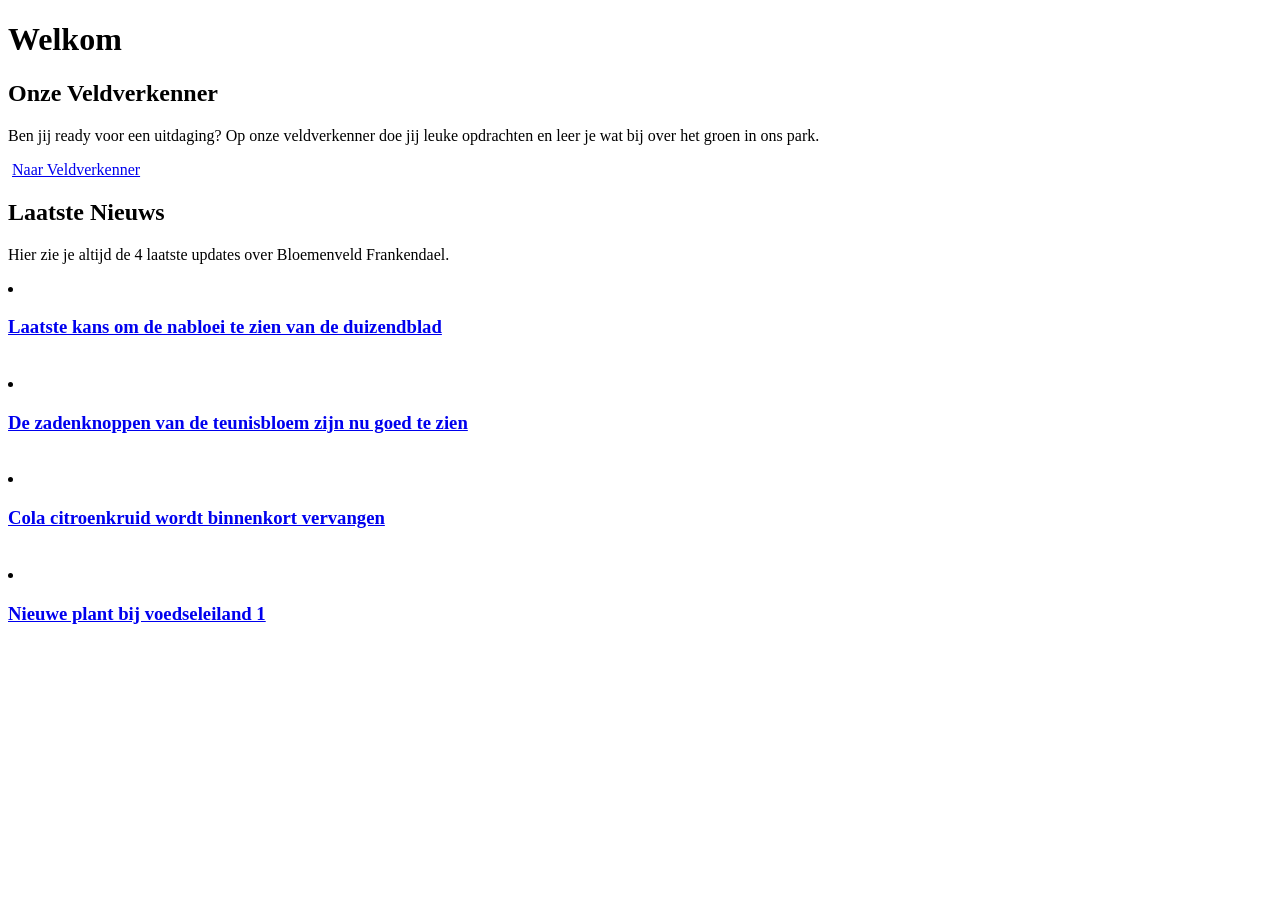
==== index.html @ ec19aac7 "#15 Ik heb 2 sections gemaakt veldverkenner en nieuws, ik heb de Html code geprobeerd mooi te maken " ====
<!DOCTYPE html>
<html lang="nl">
<head>
    <meta charset="UTF-8">
    <meta name="viewport" content="width=device-width, initial-scale=1.0">
    <title>Bloemenveld Frankendael</title>
</head>
   <body>

       <h1>Welkom</h1>

       <section class="Veldverkenner">
          <h2>Onze Veldverkenner</h2>
              <p>Ben jij ready voor een uitdaging? Op onze veldverkenner doe jij leuke opdrachten en leer je wat bij over het groen in ons park.</p>
                  <img src="" alt="">    
                     <a href="index.html">Naar Veldverkenner</a>
       </section>

       <section class="Nieuws">
           <h2>Laatste Nieuws</h2>
              <p>Hier zie je altijd de 4 laatste updates over Bloemenveld Frankendael.</p>
       </section>
       
       <section>
           <li>
               <a href="index.html">
                   <h3>Laatste kans om de nabloei te zien van de duizendblad</h3>
                      <img src="" alt="">
               </a>
           </li>
           <li>
               <a href="index.html">
                   <h3>De zadenknoppen van de teunisbloem zijn nu goed te zien</h3>
                      <img src="" alt="">
               </a>
           </li>
           <li>
               <a href="index.html">
                   <h3>Cola citroenkruid wordt binnenkort vervangen</h3>
                      <img src="" alt="">
               </a>
           </li>
           <li>
               <a href="index.html">
                   <h3>Nieuwe plant bij voedseleiland 1</h3>
                      <img src="" alt="">
               </a>
           </li>
       </section>
   </body>
</html>
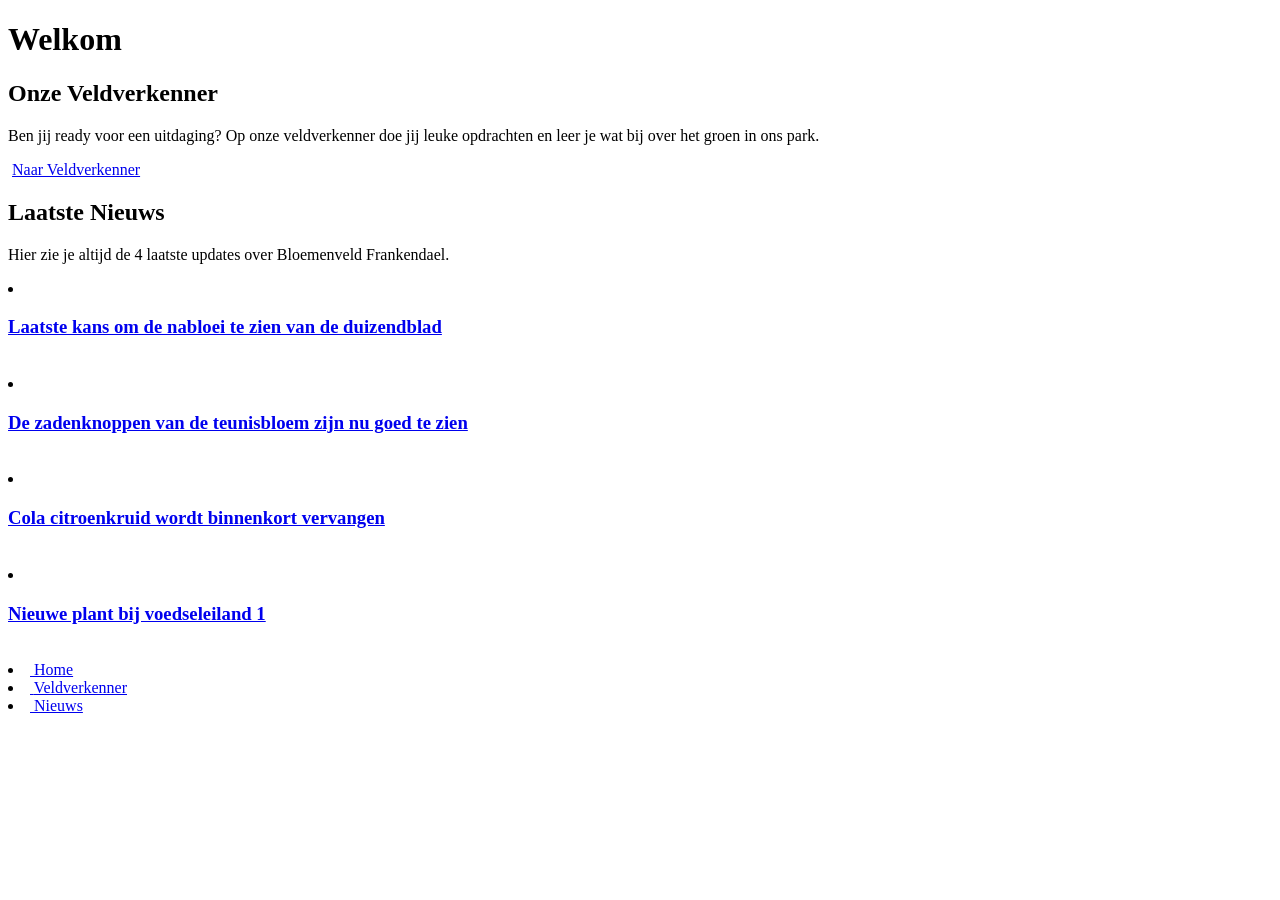
==== commit 5e19b9c2: "#16 Ik heb de footer gemaakt in HTML. Ik moet nog de svg's erin doen" ====
--- a/index.html
+++ b/index.html
@@ -21,7 +21,7 @@
               <p>Hier zie je altijd de 4 laatste updates over Bloemenveld Frankendael.</p>
        </section>
        
-       <section>
+       <section class="Nieuws-carrousel">
            <li>
                <a href="index.html">
                    <h3>Laatste kans om de nabloei te zien van de duizendblad</h3>
@@ -47,6 +47,28 @@
                </a>
            </li>
        </section>
+
+       <footer>
+           <li>
+               <a href="index.html">
+                   <img src="" alt="">
+                   <span>Home</span>
+               </a>
+           </li>
+           <li>
+               <a href="index.html">
+                   <img src="" alt="">
+                   <span>Veldverkenner</span>
+               </a>
+           </li>
+           <li>
+               <a href="index.html">
+                   <img src="" alt="">
+                   <span>Nieuws</span>
+               </a>
+           </li>
+       </footer>
+       
    </body>
 </html>
 
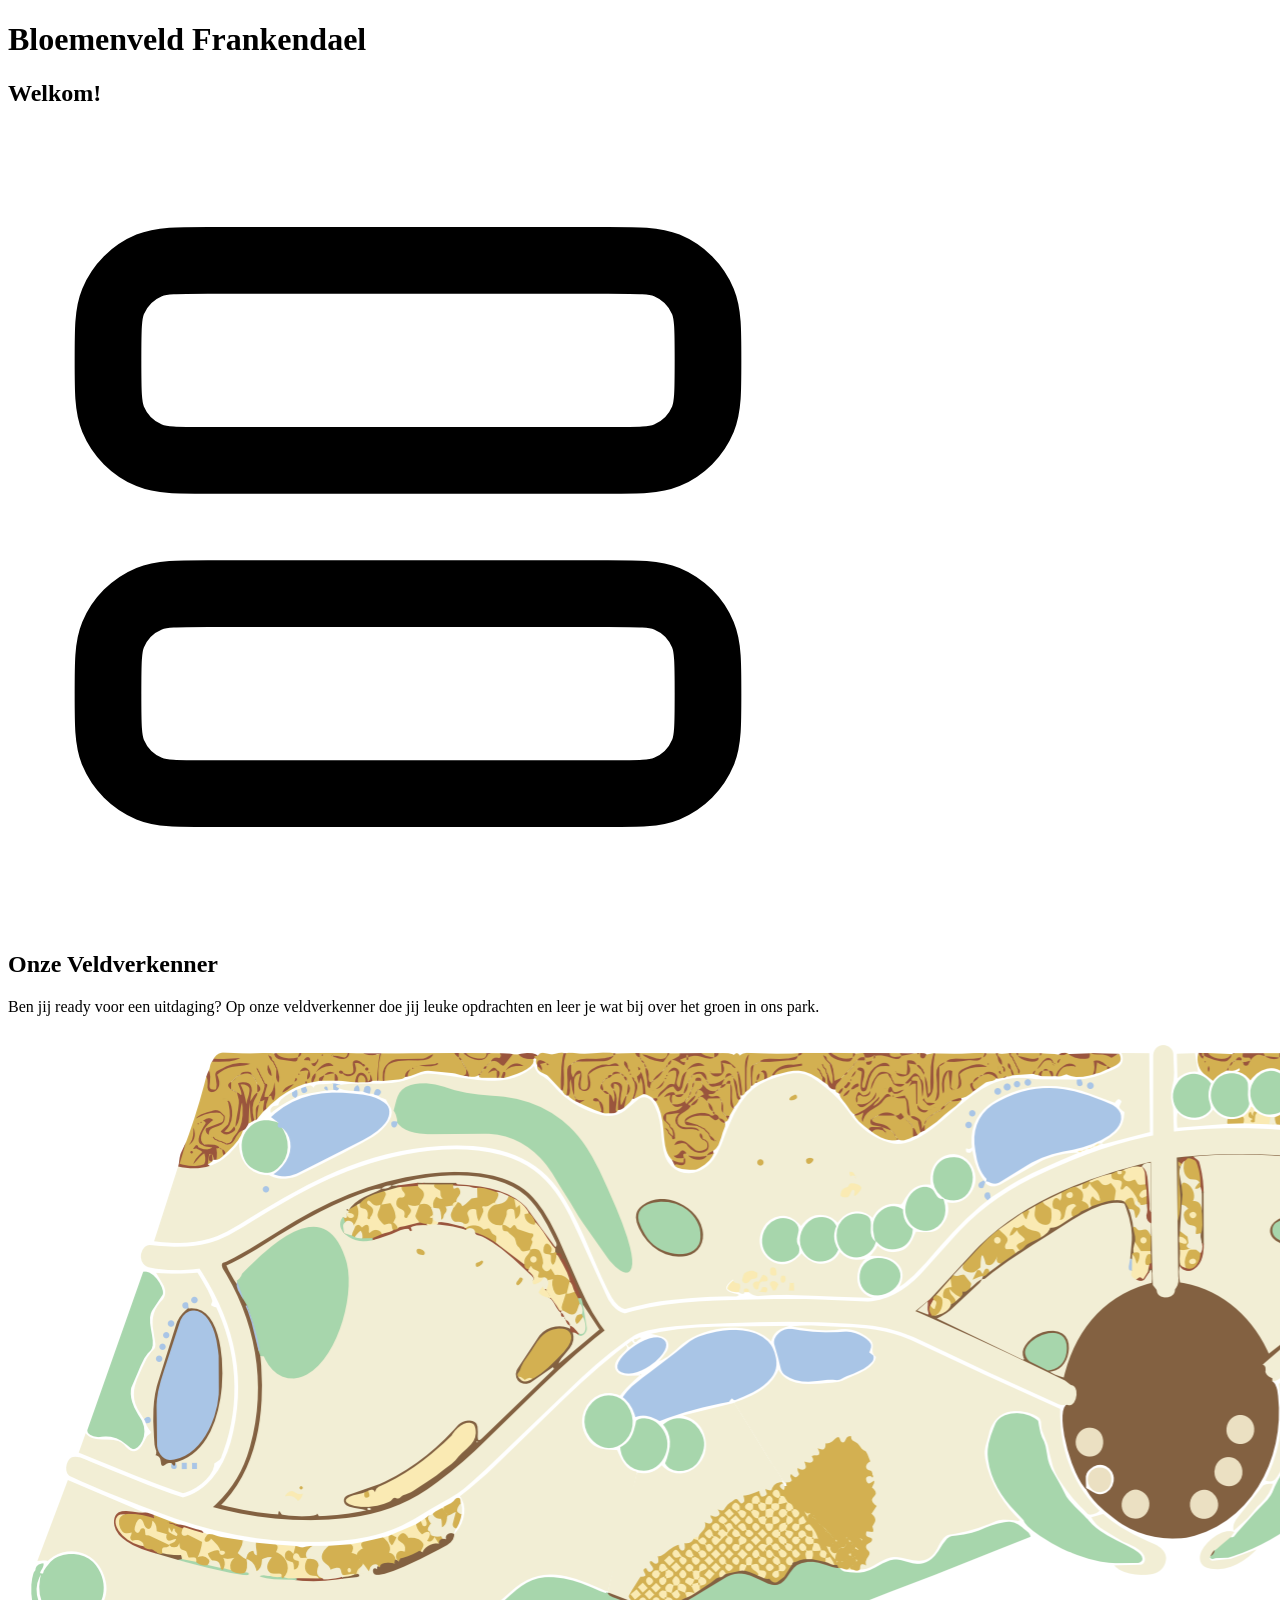
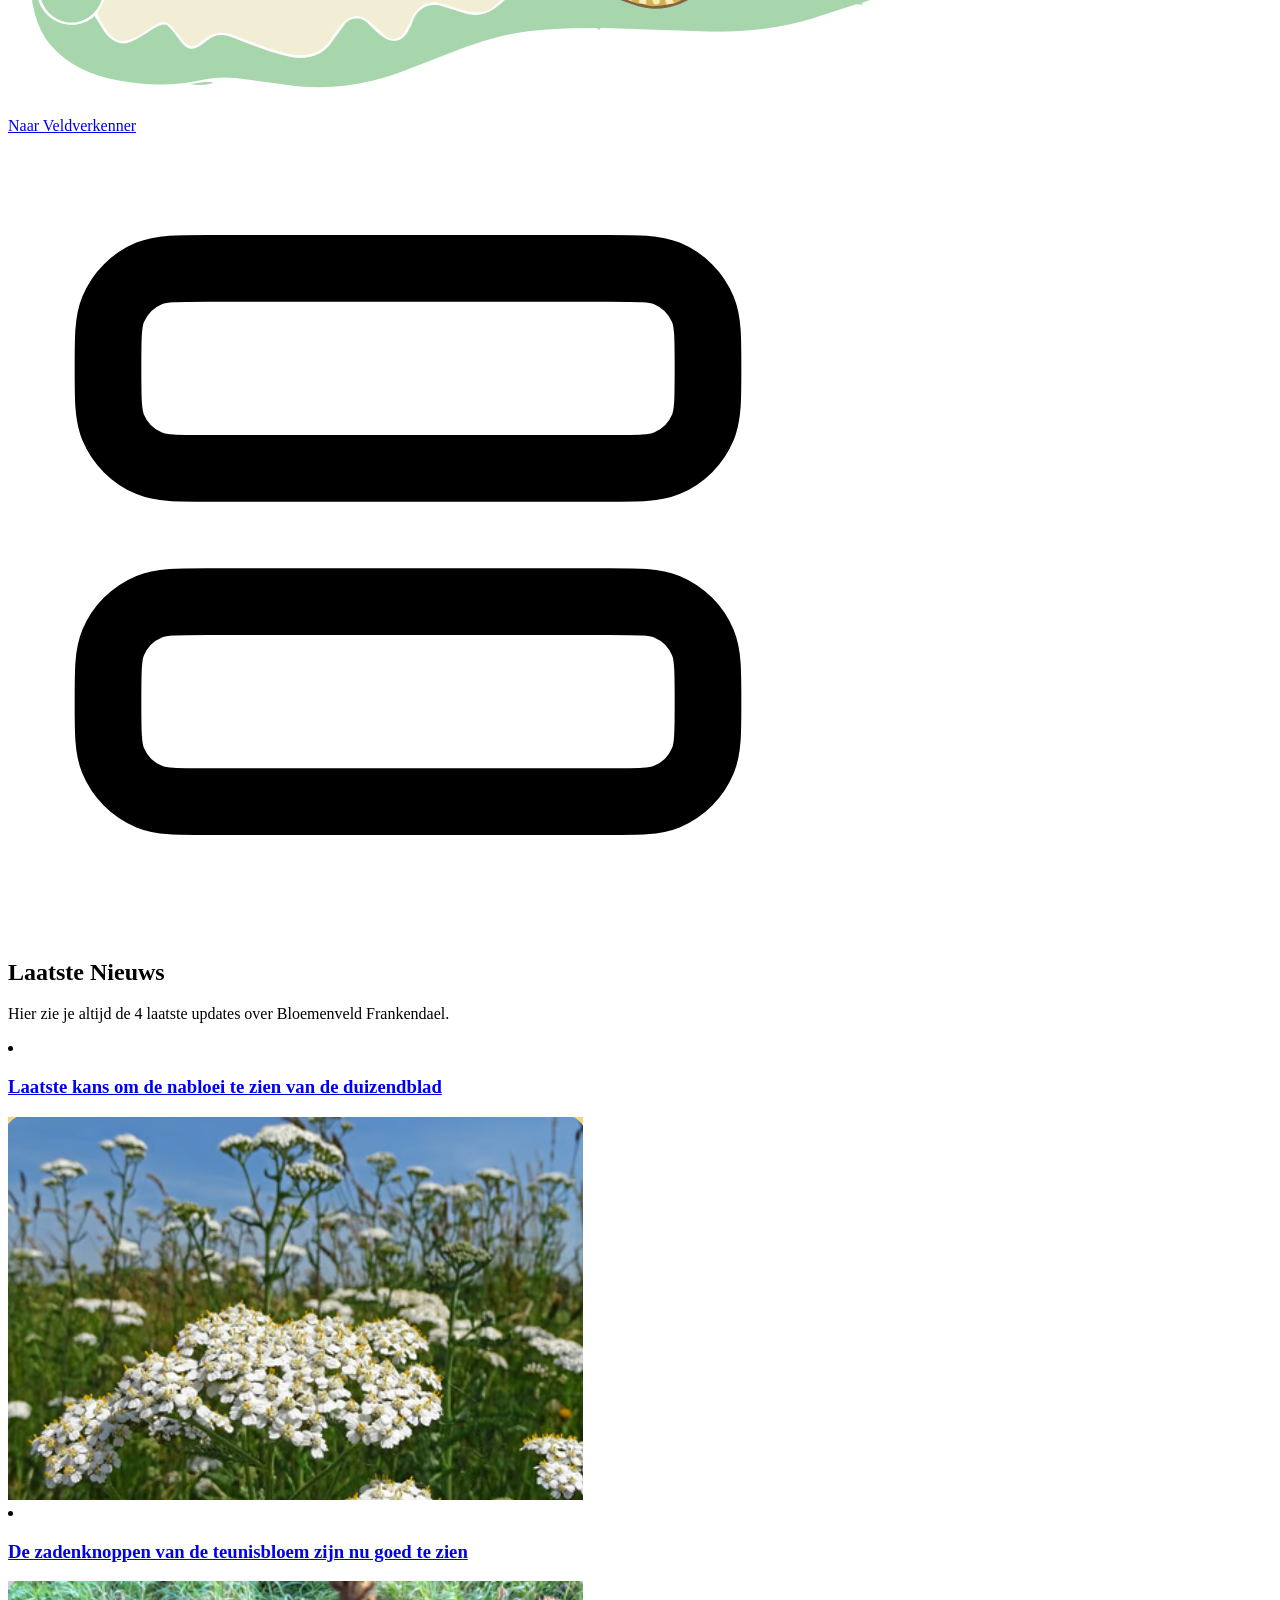
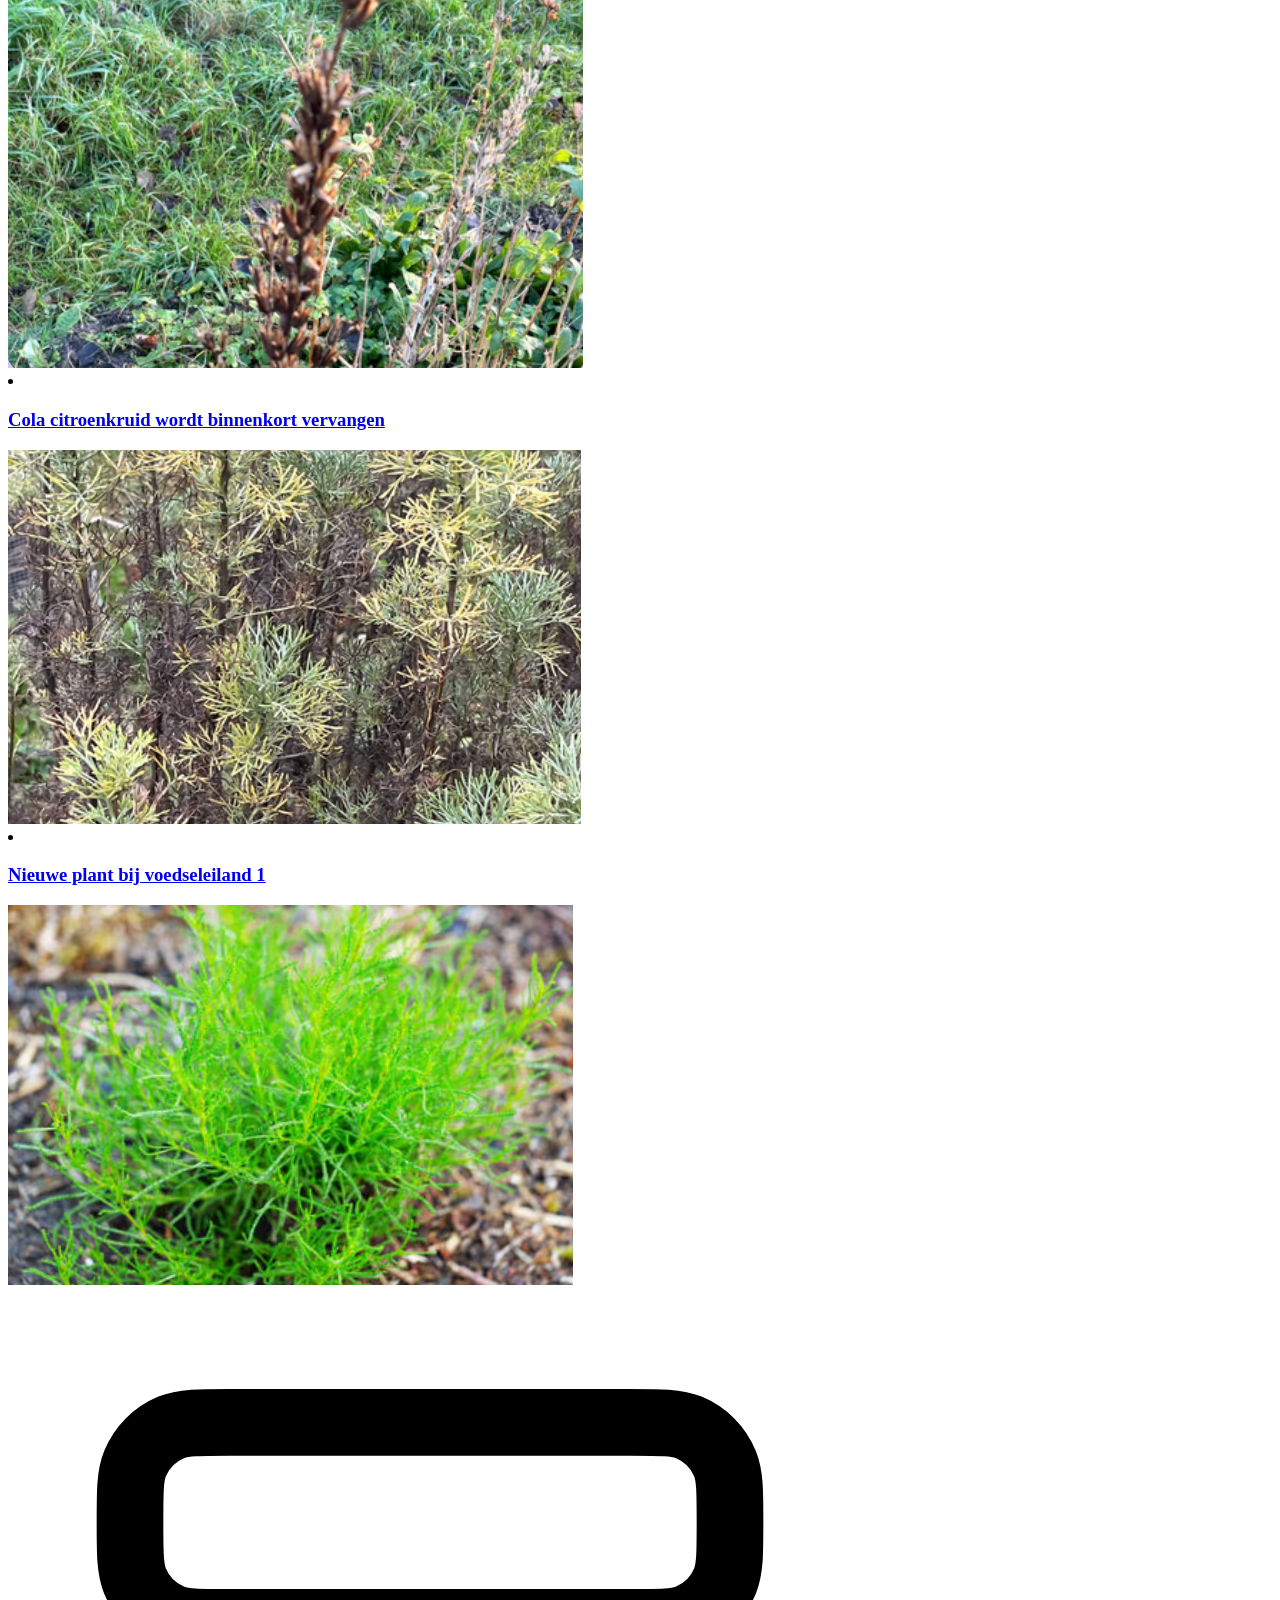
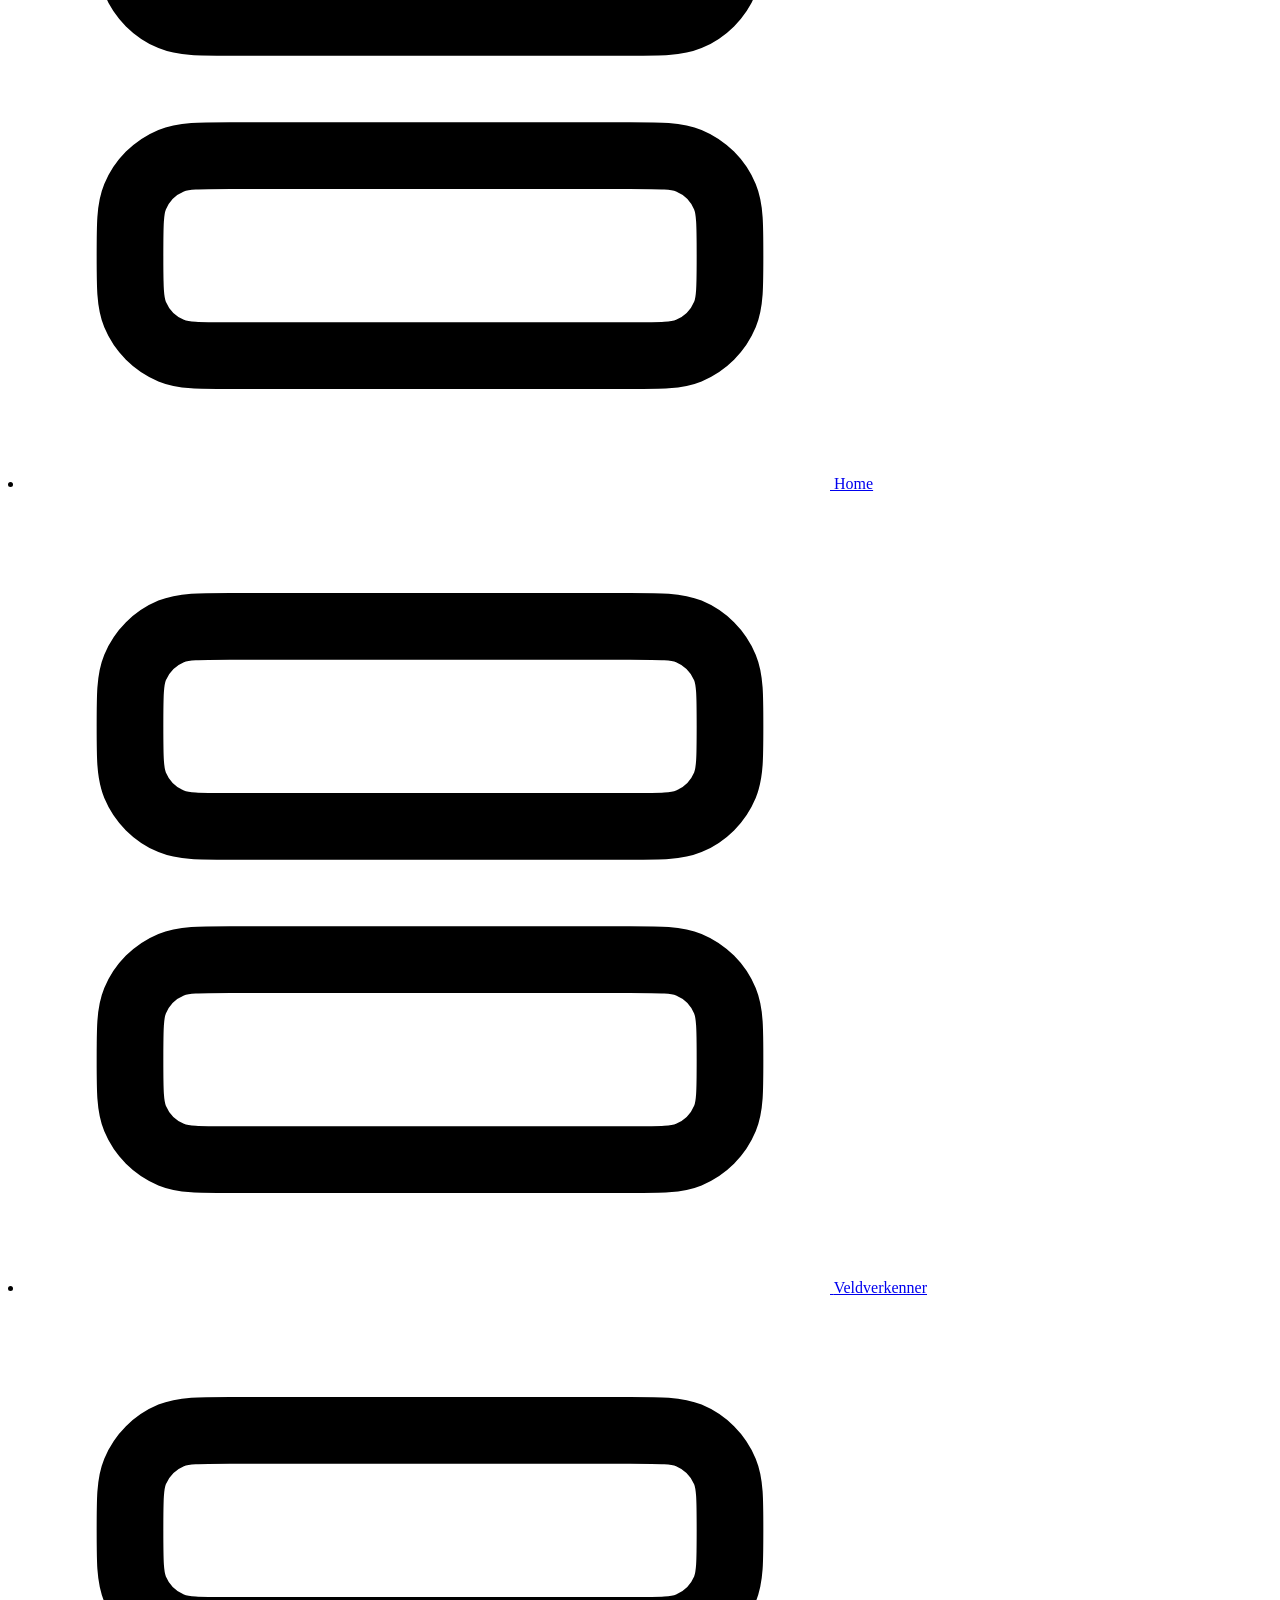
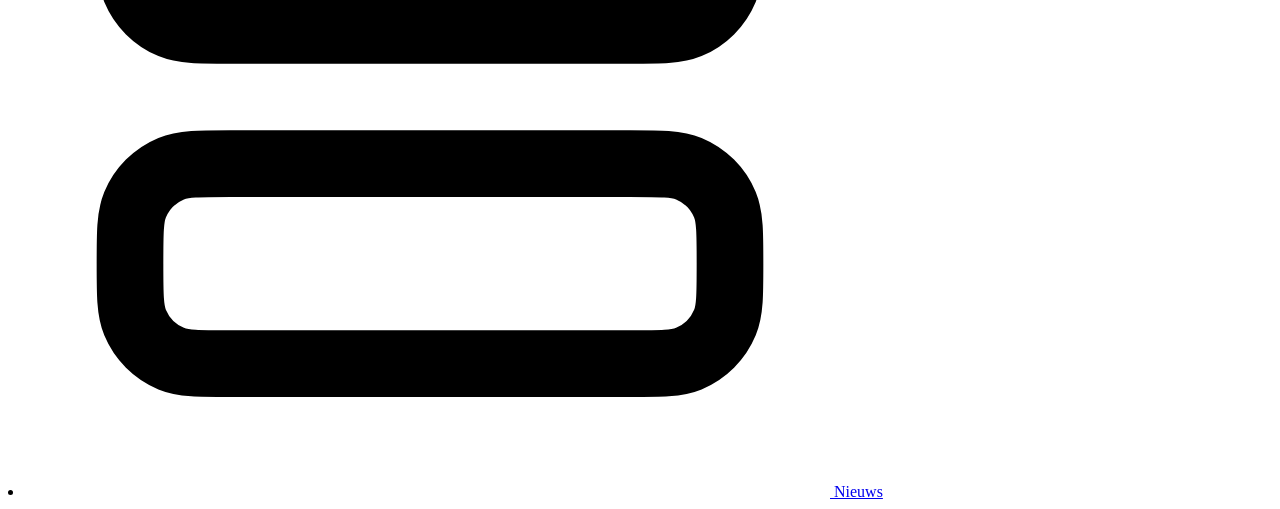
==== commit d3c516cf: "#17 - Ik heb de h1 en h2 veranderd - de code posities netjes gemaakt - in asssets staan nu nieuwe - " ====
--- a/index.html
+++ b/index.html
@@ -7,43 +7,47 @@
 </head>
    <body>
 
-       <h1>Welkom</h1>
+       <h1>Bloemenveld Frankendael</h1>
+
+          <h2>Welkom!</h2>
 
        <section class="Veldverkenner">
-          <h2>Onze Veldverkenner</h2>
-              <p>Ben jij ready voor een uitdaging? Op onze veldverkenner doe jij leuke opdrachten en leer je wat bij over het groen in ons park.</p>
-                  <img src="" alt="">    
-                     <a href="index.html">Naar Veldverkenner</a>
+           <img src="assets/tabel.svg" alt="bloem">
+           <h2>Onze Veldverkenner</h2>
+           <p>Ben jij ready voor een uitdaging? Op onze veldverkenner doe jij leuke opdrachten en leer je wat bij over het groen in ons park.</p>
+           <img src="assets/plattegrond.png" alt="map">    
+           <a href="index.html">Naar Veldverkenner</a>
        </section>
 
        <section class="Nieuws">
+           <img src="assets/tabel.svg" alt="nieuws">
            <h2>Laatste Nieuws</h2>
-              <p>Hier zie je altijd de 4 laatste updates over Bloemenveld Frankendael.</p>
+           <p>Hier zie je altijd de 4 laatste updates over Bloemenveld Frankendael.</p>
        </section>
        
        <section class="Nieuws-carrousel">
            <li>
                <a href="index.html">
                    <h3>Laatste kans om de nabloei te zien van de duizendblad</h3>
-                      <img src="" alt="">
+                   <img src="assets/plant 1.png" alt="plant 1">
                </a>
            </li>
            <li>
                <a href="index.html">
                    <h3>De zadenknoppen van de teunisbloem zijn nu goed te zien</h3>
-                      <img src="" alt="">
+                   <img src="assets/plant 2.png" alt="plant 2">
                </a>
            </li>
            <li>
                <a href="index.html">
                    <h3>Cola citroenkruid wordt binnenkort vervangen</h3>
-                      <img src="" alt="">
+                   <img src="assets/plant 3.png" alt="plant 3">
                </a>
            </li>
            <li>
                <a href="index.html">
                    <h3>Nieuwe plant bij voedseleiland 1</h3>
-                      <img src="" alt="">
+                   <img src="assets/plant 4.png" alt="plant 4">
                </a>
            </li>
        </section>
@@ -51,24 +55,24 @@
        <footer>
            <li>
                <a href="index.html">
-                   <img src="" alt="">
+                   <img src="assets/tabel.svg" alt="home">
                    <span>Home</span>
                </a>
            </li>
            <li>
                <a href="index.html">
-                   <img src="" alt="">
+                   <img src="assets/tabel.svg" alt="veld">
                    <span>Veldverkenner</span>
                </a>
            </li>
            <li>
                <a href="index.html">
-                   <img src="" alt="">
+                   <img src="assets/tabel.svg" alt="nieuws">
                    <span>Nieuws</span>
                </a>
            </li>
        </footer>
-       
+
    </body>
 </html>
 
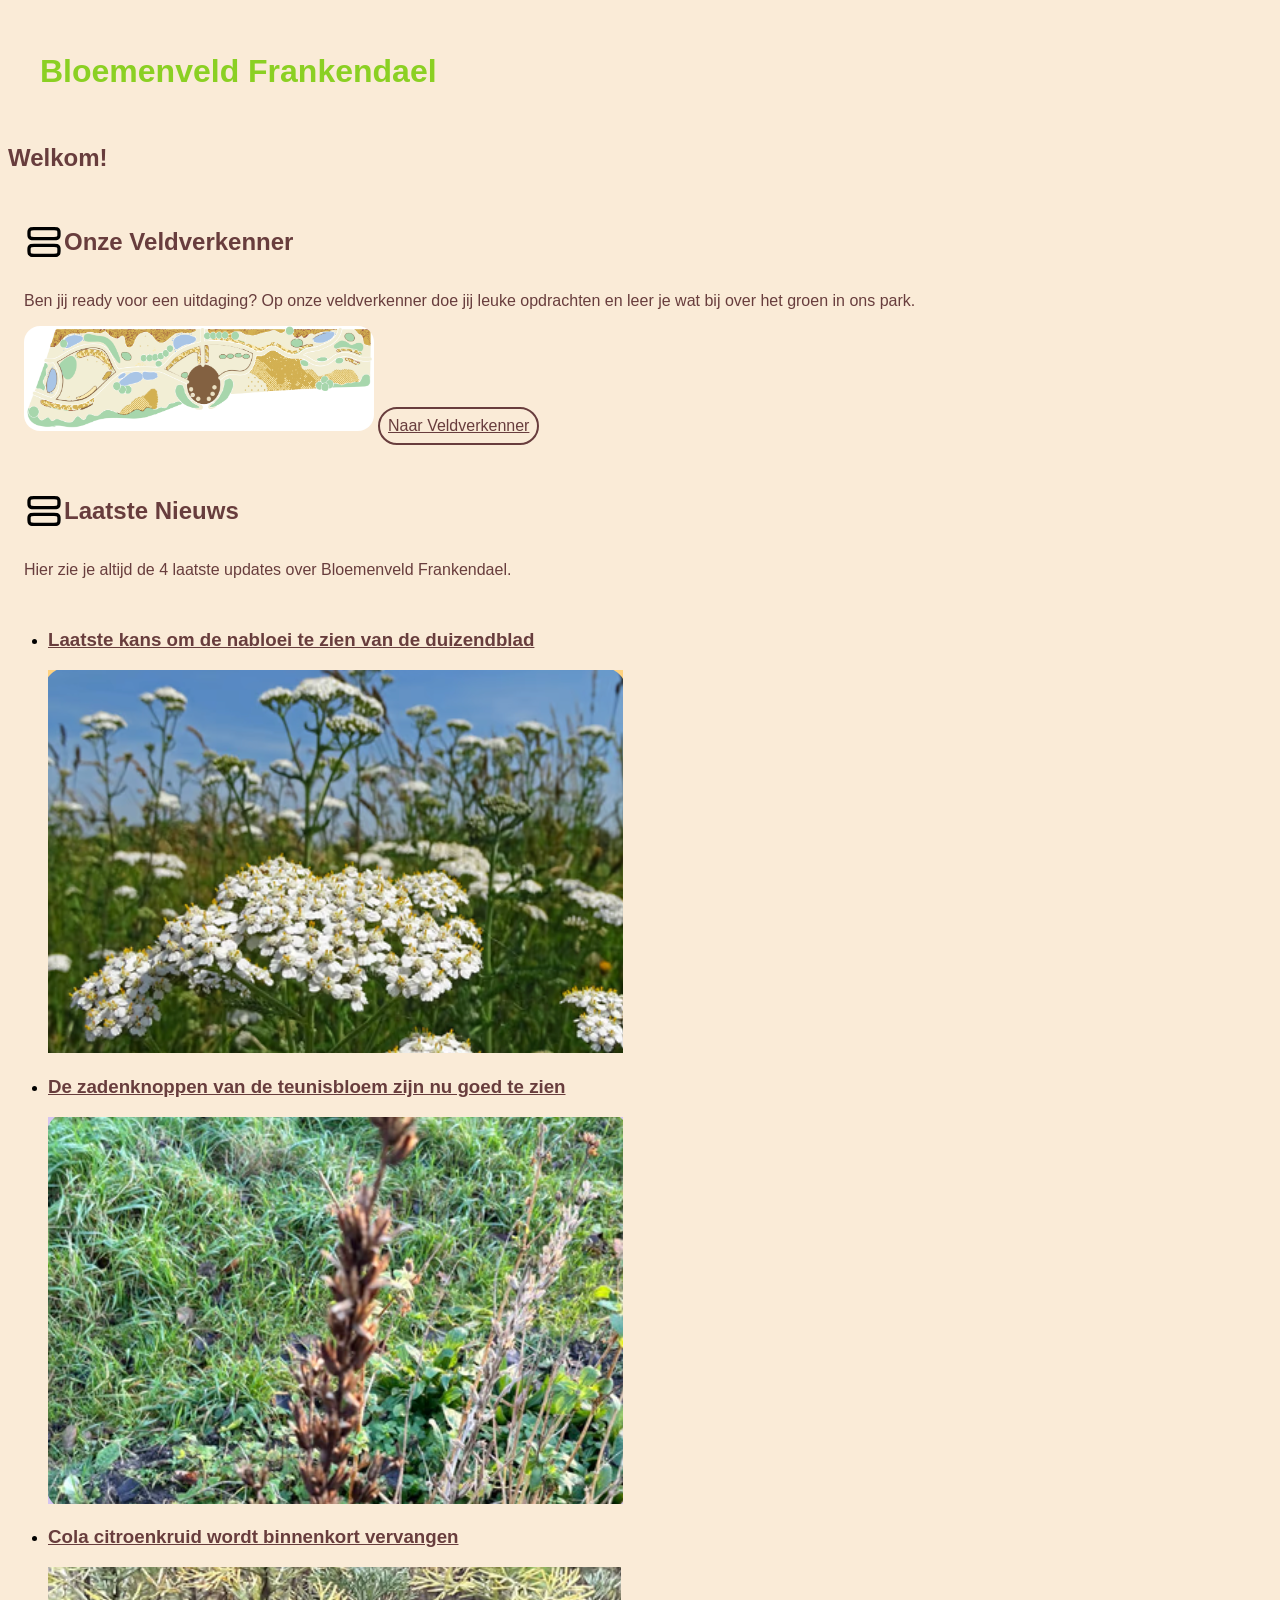
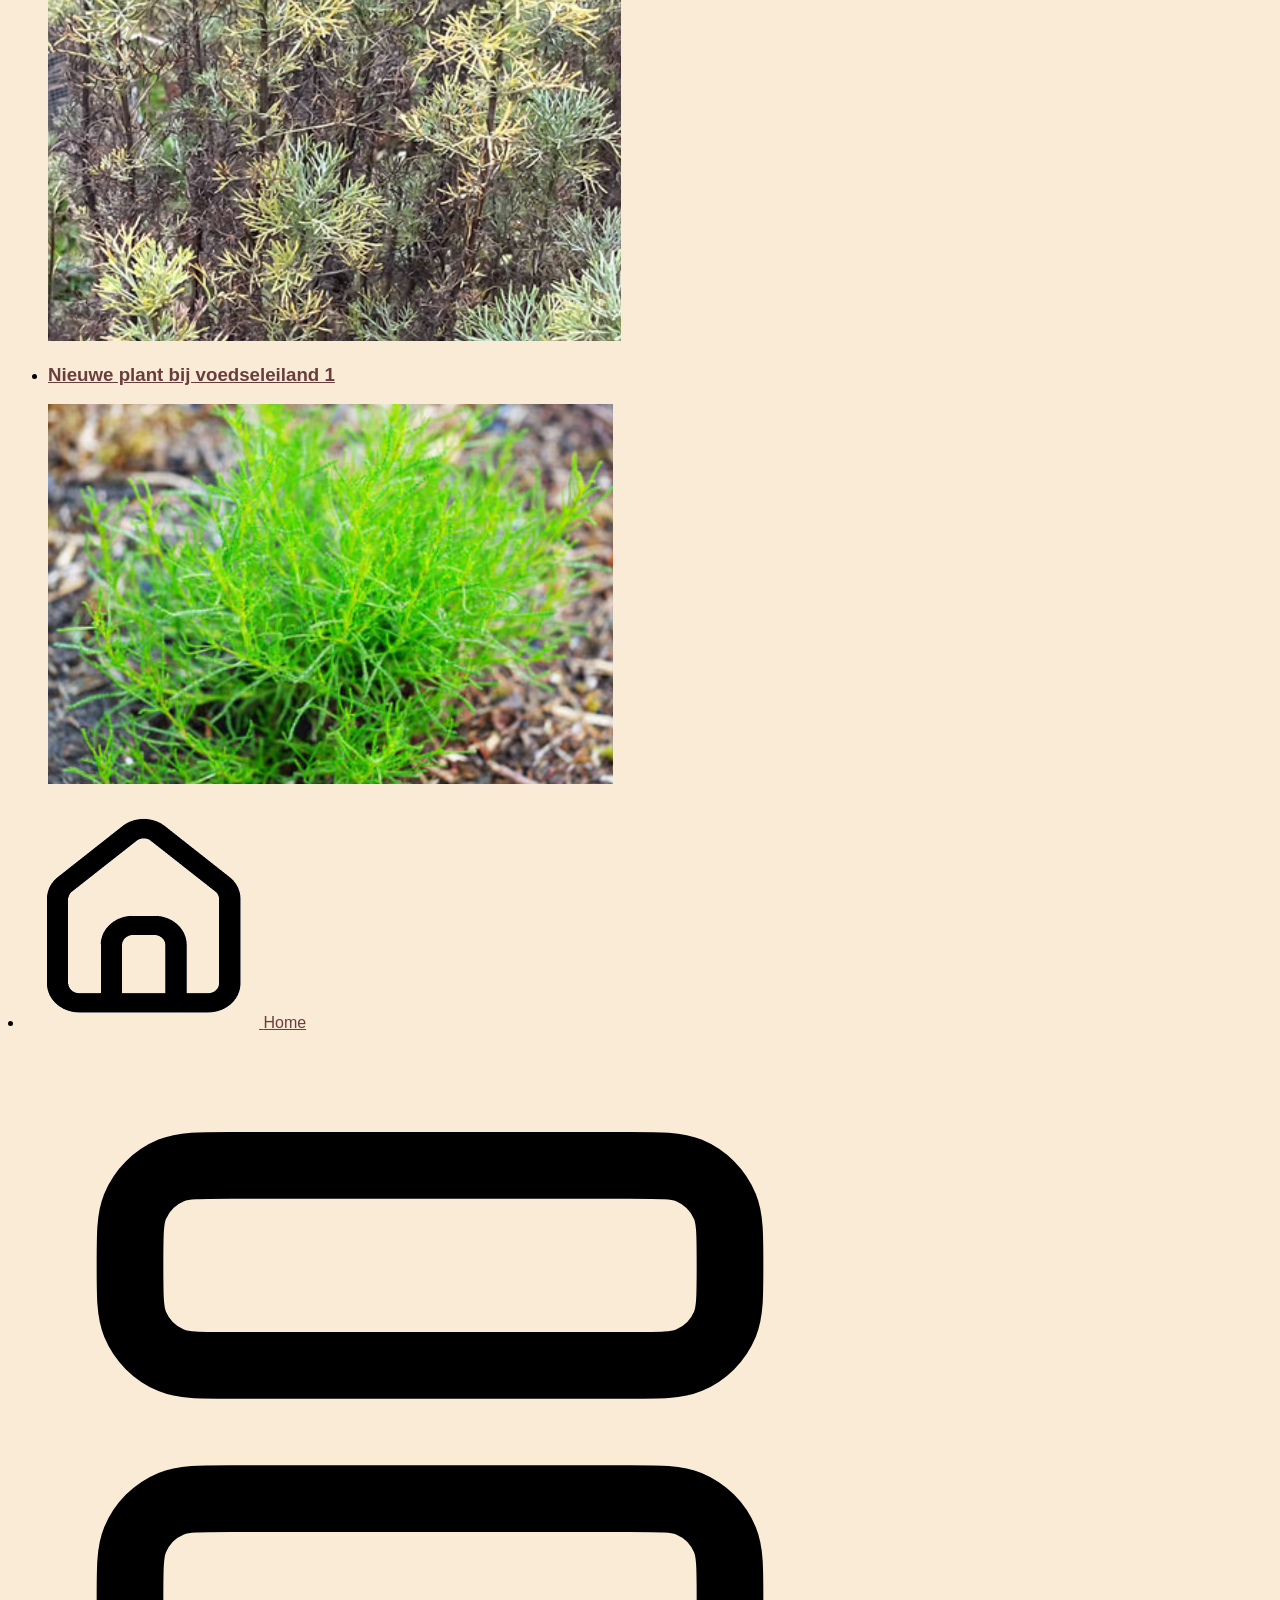
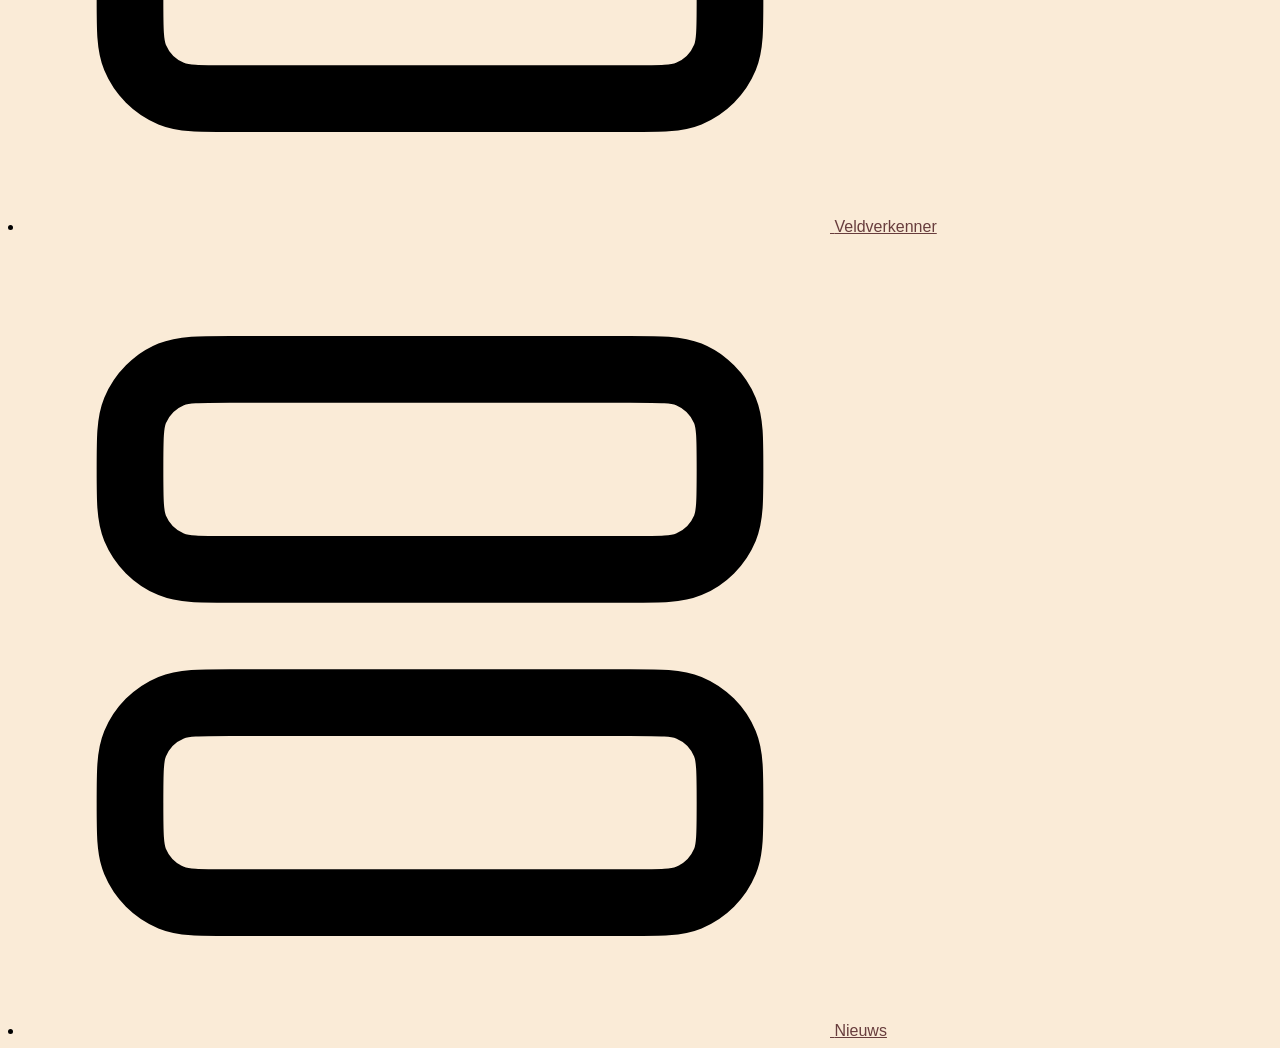
==== commit 62064657: "#18 - Html en <ul> gegeven bij nieuws - css bij veldeverkenner stuk gemaakt - css bij nieuws een bee" ====
--- a/index.html
+++ b/index.html
@@ -4,6 +4,7 @@
     <meta charset="UTF-8">
     <meta name="viewport" content="width=device-width, initial-scale=1.0">
     <title>Bloemenveld Frankendael</title>
+    <link rel="stylesheet" href="style.css">
 </head>
    <body>
 
@@ -12,50 +13,58 @@
           <h2>Welkom!</h2>
 
        <section class="Veldverkenner">
-           <img src="assets/tabel.svg" alt="bloem">
-           <h2>Onze Veldverkenner</h2>
+           <div class="logo-section">
+               <img class="logo" src="assets/tabel.svg" alt="bloem">
+               <h2>Onze Veldverkenner</h2>
+           </div>
            <p>Ben jij ready voor een uitdaging? Op onze veldverkenner doe jij leuke opdrachten en leer je wat bij over het groen in ons park.</p>
-           <img src="assets/plattegrond.png" alt="map">    
-           <a href="index.html">Naar Veldverkenner</a>
+           <img class="plattegrond" src="assets/plattegrond.png" alt="map">    
+           <div class="naar-veld">
+               <a href="index.html">Naar Veldverkenner</a>
+           </div>
        </section>
 
        <section class="Nieuws">
-           <img src="assets/tabel.svg" alt="nieuws">
-           <h2>Laatste Nieuws</h2>
+           <div class="logo-section">
+               <img class="logo" src="assets/tabel.svg" alt="nieuws">
+               <h2>Laatste Nieuws</h2>
+           </div>
            <p>Hier zie je altijd de 4 laatste updates over Bloemenveld Frankendael.</p>
        </section>
        
        <section class="Nieuws-carrousel">
-           <li>
-               <a href="index.html">
-                   <h3>Laatste kans om de nabloei te zien van de duizendblad</h3>
-                   <img src="assets/plant 1.png" alt="plant 1">
-               </a>
-           </li>
-           <li>
-               <a href="index.html">
-                   <h3>De zadenknoppen van de teunisbloem zijn nu goed te zien</h3>
-                   <img src="assets/plant 2.png" alt="plant 2">
-               </a>
-           </li>
-           <li>
-               <a href="index.html">
-                   <h3>Cola citroenkruid wordt binnenkort vervangen</h3>
-                   <img src="assets/plant 3.png" alt="plant 3">
-               </a>
-           </li>
-           <li>
-               <a href="index.html">
-                   <h3>Nieuwe plant bij voedseleiland 1</h3>
-                   <img src="assets/plant 4.png" alt="plant 4">
-               </a>
-           </li>
+           <ul>
+               <li>
+                   <a href="index.html">
+                       <h3>Laatste kans om de nabloei te zien van de duizendblad</h3>
+                       <img src="assets/plant 1.png" alt="plant 1">
+                   </a>
+               </li>
+               <li>
+                   <a href="index.html">
+                       <h3>De zadenknoppen van de teunisbloem zijn nu goed te zien</h3>
+                       <img src="assets/plant 2.png" alt="plant 2">
+                   </a>
+                </li>
+               <li>
+                   <a href="index.html">
+                       <h3>Cola citroenkruid wordt binnenkort vervangen</h3>
+                       <img src="assets/plant 3.png" alt="plant 3">
+                   </a>
+                </li>
+               <li>
+                   <a href="index.html">
+                       <h3>Nieuwe plant bij voedseleiland 1</h3>
+                       <img src="assets/plant 4.png" alt="plant 4">
+                   </a>
+                </li>
+            </ul> 
        </section>
 
        <footer>
            <li>
                <a href="index.html">
-                   <img src="assets/tabel.svg" alt="home">
+                   <img src="assets/Home.png" alt="home">
                    <span>Home</span>
                </a>
            </li>
--- a/style.css
+++ b/style.css
@@ -0,0 +1,58 @@
+body {
+    background-color: antiquewhite;
+}
+
+a{
+    font-family: 'Segoe UI', Tahoma, Geneva, Verdana, sans-serif;
+    color: rgb(104, 61, 61);
+}
+
+p{
+    font-family: 'Segoe UI', Tahoma, Geneva, Verdana, sans-serif;
+    color: rgb(104, 61, 61);
+}
+
+h1 {
+    color: rgb(139, 208, 35);
+    position: static;
+    font-family: 'Gill Sans', 'Gill Sans MT', Calibri, 'Trebuchet MS', sans-serif;
+    padding: 1em;
+}
+
+h2 {
+    color: rgb(104, 61, 61);
+    font-family: 'Segoe UI', Tahoma, Geneva, Verdana, sans-serif;
+}
+
+.Veldverkenner{
+    padding: 1em;
+}
+
+.plattegrond{
+    width: 350px;
+    height: auto;
+    border-radius: 1rem;
+}
+
+.logo{
+    width:40px;
+    height:auto;
+}
+
+.logo-section{
+    display:flex;
+}
+
+.naar-veld{
+    border-radius: 5em;
+    border: 2px solid rgb(104, 61, 61);
+    padding: .5rem;
+    display: inline-block;
+    margin-top: 15px;
+    text-decoration: none;
+    color: rgb(104, 61, 61);
+}
+
+.Nieuws{
+    padding: 1em;
+}
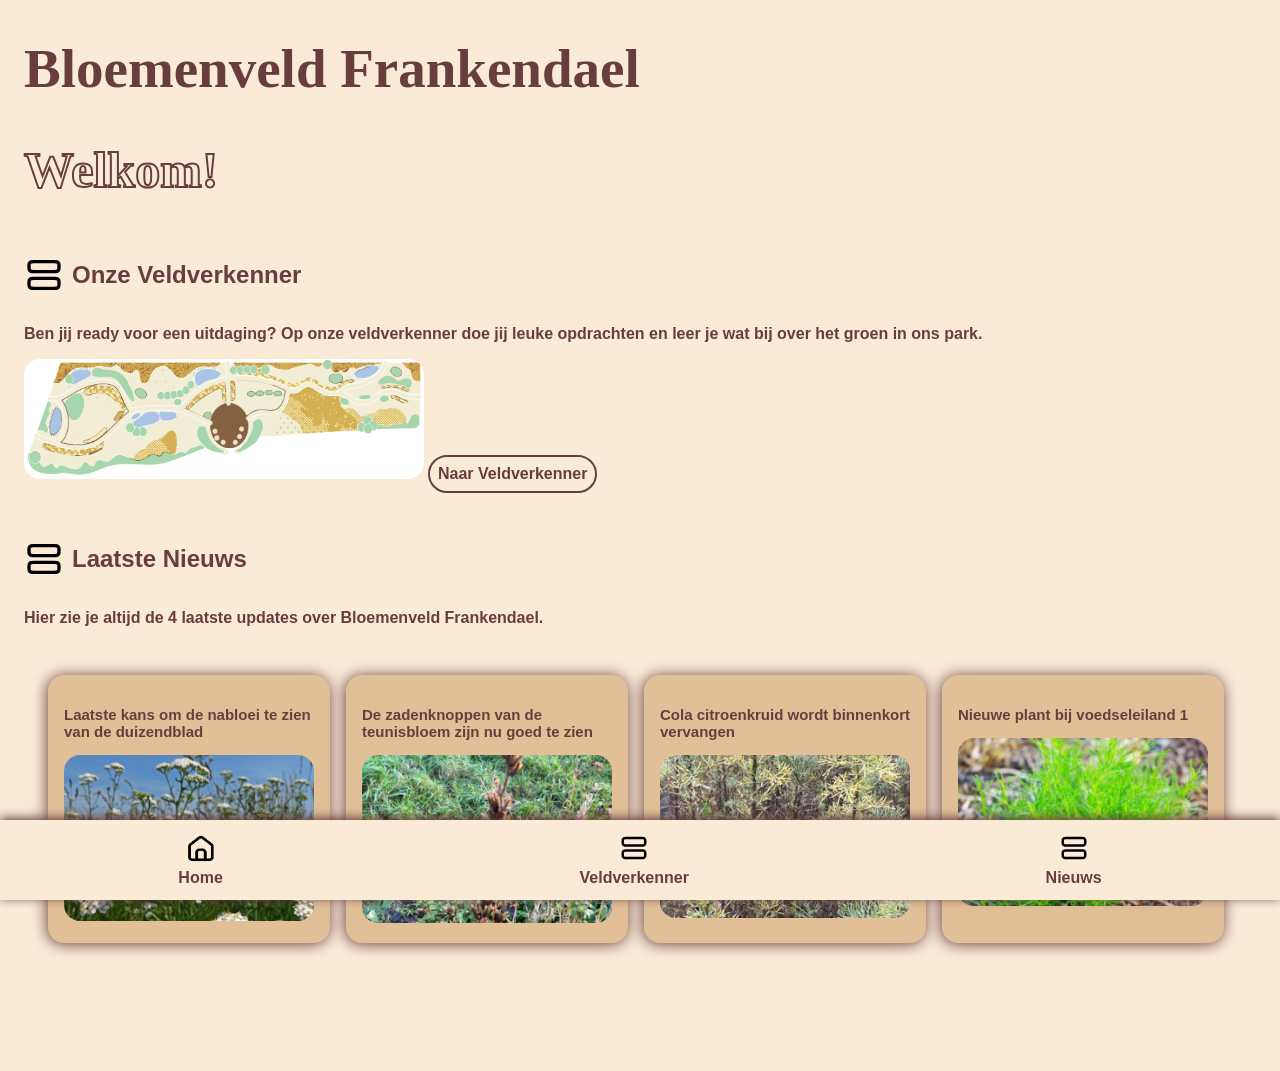
==== commit c262bda2: "#19 html - Ik heb <ul> toegevoegd zodat ik het netjes kon maken van de positie op de web.  css h1 - " ====
--- a/index.html
+++ b/index.html
@@ -5,12 +5,13 @@
     <meta name="viewport" content="width=device-width, initial-scale=1.0">
     <title>Bloemenveld Frankendael</title>
     <link rel="stylesheet" href="style.css">
+    <link rel="stylesheet" href="veld.html">
 </head>
    <body>
 
        <h1>Bloemenveld Frankendael</h1>
 
-          <h2>Welkom!</h2>
+          <h2 class="top" >Welkom!</h2>
 
        <section class="Veldverkenner">
            <div class="logo-section">
@@ -20,7 +21,7 @@
            <p>Ben jij ready voor een uitdaging? Op onze veldverkenner doe jij leuke opdrachten en leer je wat bij over het groen in ons park.</p>
            <img class="plattegrond" src="assets/plattegrond.png" alt="map">    
            <div class="naar-veld">
-               <a href="index.html">Naar Veldverkenner</a>
+               <a href="veld.html">Naar Veldverkenner</a>
            </div>
        </section>
 
@@ -62,24 +63,26 @@
        </section>
 
        <footer>
-           <li>
-               <a href="index.html">
-                   <img src="assets/Home.png" alt="home">
-                   <span>Home</span>
-               </a>
-           </li>
-           <li>
-               <a href="index.html">
-                   <img src="assets/tabel.svg" alt="veld">
-                   <span>Veldverkenner</span>
-               </a>
-           </li>
-           <li>
-               <a href="index.html">
-                   <img src="assets/tabel.svg" alt="nieuws">
-                   <span>Nieuws</span>
-               </a>
-           </li>
+           <ul class="footer-ul">
+               <li>
+                   <a href="index.html">
+                       <img src="assets/Home.png" alt="home">
+                       <span>Home</span>
+                   </a>
+               </li>
+               <li>
+                   <a href="veld.html">
+                       <img src="assets/tabel.svg" alt="veld">
+                       <span>Veldverkenner</span>
+                   </a>
+               </li>
+               <li>
+                   <a href="index.html">
+                       <img src="assets/tabel.svg" alt="nieuws">
+                       <span>Nieuws</span>
+                   </a>
+               </li>
+           </ul>
        </footer>
 
    </body>
--- a/style.css
+++ b/style.css
@@ -9,14 +9,16 @@
 
 p{
     font-family: 'Segoe UI', Tahoma, Geneva, Verdana, sans-serif;
+    font-weight: 550;
     color: rgb(104, 61, 61);
 }
 
 h1 {
-    color: rgb(139, 208, 35);
-    position: static;
-    font-family: 'Gill Sans', 'Gill Sans MT', Calibri, 'Trebuchet MS', sans-serif;
-    padding: 1em;
+    color: rgb(104, 61, 61);
+    align-items: center;
+    font-family: Georgia, 'Times New Roman', Times, serif;
+    padding-left: 1rem;
+    font-size: 55px;
 }
 
 h2 {
@@ -24,12 +26,20 @@
     font-family: 'Segoe UI', Tahoma, Geneva, Verdana, sans-serif;
 }
 
+.top{
+    padding-left: 1rem;
+    font-family: Georgia, 'Times New Roman', Times, serif;
+    font-size: 50px;
+    color: antiquewhite;
+    -webkit-text-stroke: 2px rgb(104, 61, 61);
+}
+
 .Veldverkenner{
-    padding: 1em;
+    padding-left: 1em;
 }
 
 .plattegrond{
-    width: 350px;
+    width: 400px;
     height: auto;
     border-radius: 1rem;
 }
@@ -41,6 +51,7 @@
 
 .logo-section{
     display:flex;
+    gap: 0.5rem;
 }
 
 .naar-veld{
@@ -49,10 +60,89 @@
     padding: .5rem;
     display: inline-block;
     margin-top: 15px;
-    text-decoration: none;
     color: rgb(104, 61, 61);
 }
 
+.naar-veld a{
+    text-decoration: none;
+    font-weight: 700;
+}
+
 .Nieuws{
-    padding: 1em;
-}+    padding-left: 1em;
+    padding-top: 2rem;
+}
+
+.Nieuws-carrousel ul{
+    display: flex;
+    flex-direction: row;
+    flex-wrap: nowrap;
+    max-width: 1500px; 
+    gap: 1em;
+    overflow-x: auto;
+    padding-bottom: 7rem;
+    padding-top: 2rem;
+}
+
+.Nieuws-carrousel li{
+    background-color: rgb(225, 192, 151);
+    padding: 1rem;
+    border-radius: 1rem;
+    max-width: 250px;
+    flex-shrink: 0;
+    list-style: none;
+    box-shadow: -1px 1px 15px rgb(104, 61, 61);
+}
+
+.Nieuws-carrousel a{
+    text-decoration: none;
+}
+
+.Nieuws-carrousel h3{
+    font-size: 15px;
+}
+
+.Nieuws-carrousel img{
+    width: 250px;
+    height: auto;
+    border-radius: 1rem;
+}
+
+footer{
+    position: fixed;
+    bottom: 0;
+    left: 0;
+    width: 100%;
+    background-color: antiquewhite;
+    padding: 0.8rem 0;
+    z-index: 1000;
+    box-shadow: 0 -2px 10px rgb(104, 61, 61);
+}
+
+.footer-ul{
+    display: flex;
+    justify-content: space-around;
+    list-style: none;
+    margin: 0;
+    padding: 0;
+}
+
+footer li{
+    display: flex;
+}
+
+footer a{
+    display: flex;
+    flex-direction: column;
+    align-items: center;
+    gap: 6px;
+    text-decoration: none;
+    font-weight: 600;
+}
+
+footer img{
+    width: 30px;
+    height: 30px;
+    object-fit: contain;
+}
+
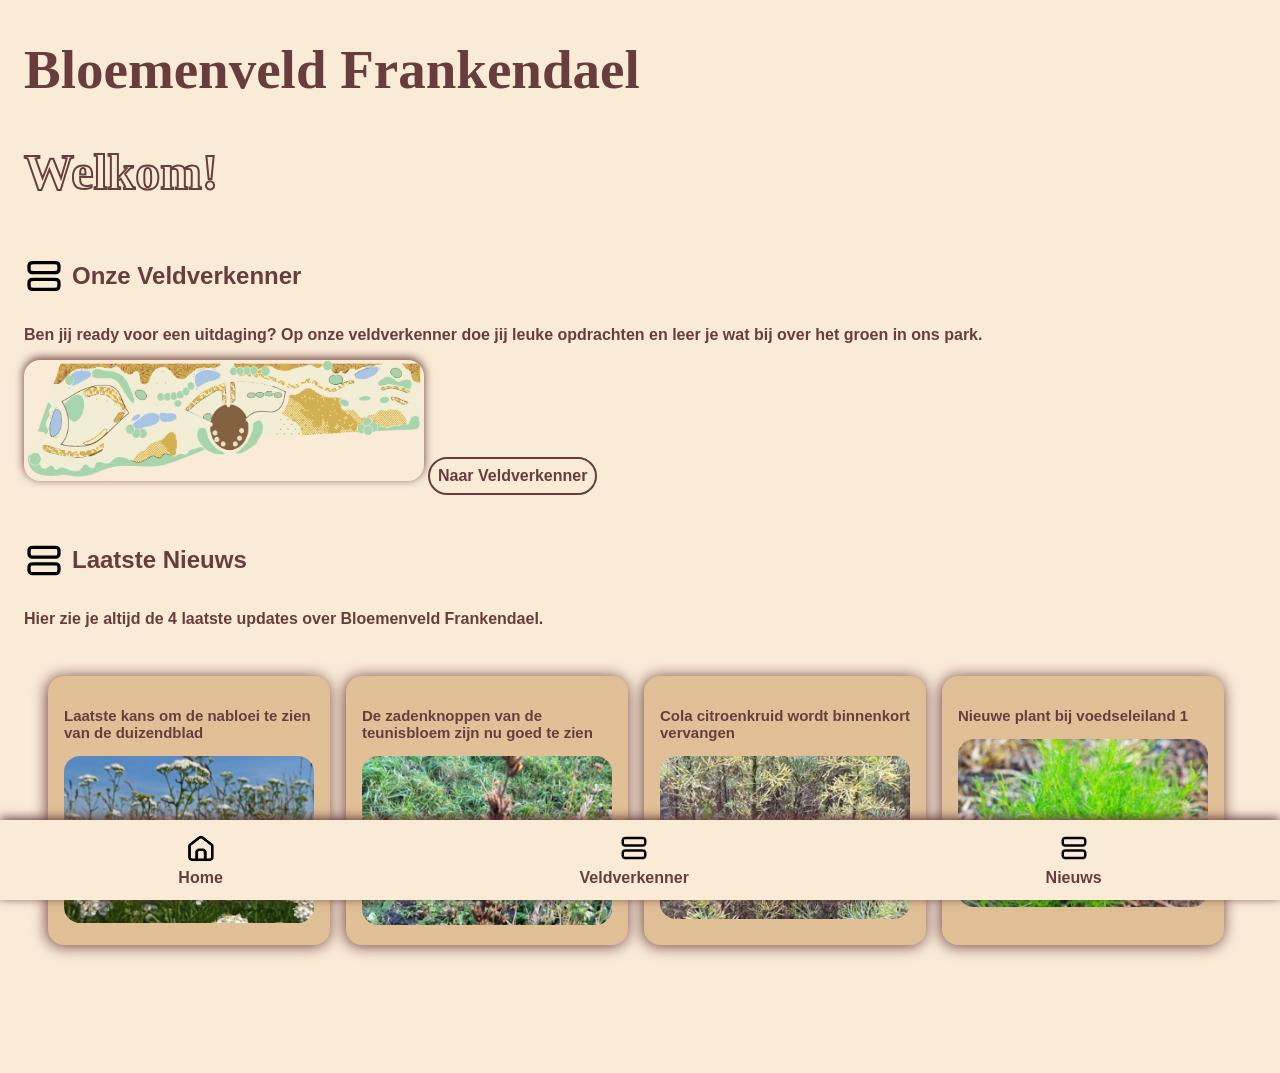
==== commit b9823950: "#20" ====
--- a/index.html
+++ b/index.html
@@ -19,7 +19,7 @@
                <h2>Onze Veldverkenner</h2>
            </div>
            <p>Ben jij ready voor een uitdaging? Op onze veldverkenner doe jij leuke opdrachten en leer je wat bij over het groen in ons park.</p>
-           <img class="plattegrond" src="assets/plattegrond.png" alt="map">    
+           <img class="plattegrond" src="assets/frikandelmap-1.png" alt="map">    
            <div class="naar-veld">
                <a href="veld.html">Naar Veldverkenner</a>
            </div>
--- a/style.css
+++ b/style.css
@@ -18,7 +18,9 @@
     align-items: center;
     font-family: Georgia, 'Times New Roman', Times, serif;
     padding-left: 1rem;
+    padding-top: .1rem;
     font-size: 55px;
+
 }
 
 h2 {
@@ -42,6 +44,7 @@
     width: 400px;
     height: auto;
     border-radius: 1rem;
+    box-shadow: 0 -2px 10px rgb(104, 61, 61);
 }
 
 .logo{
